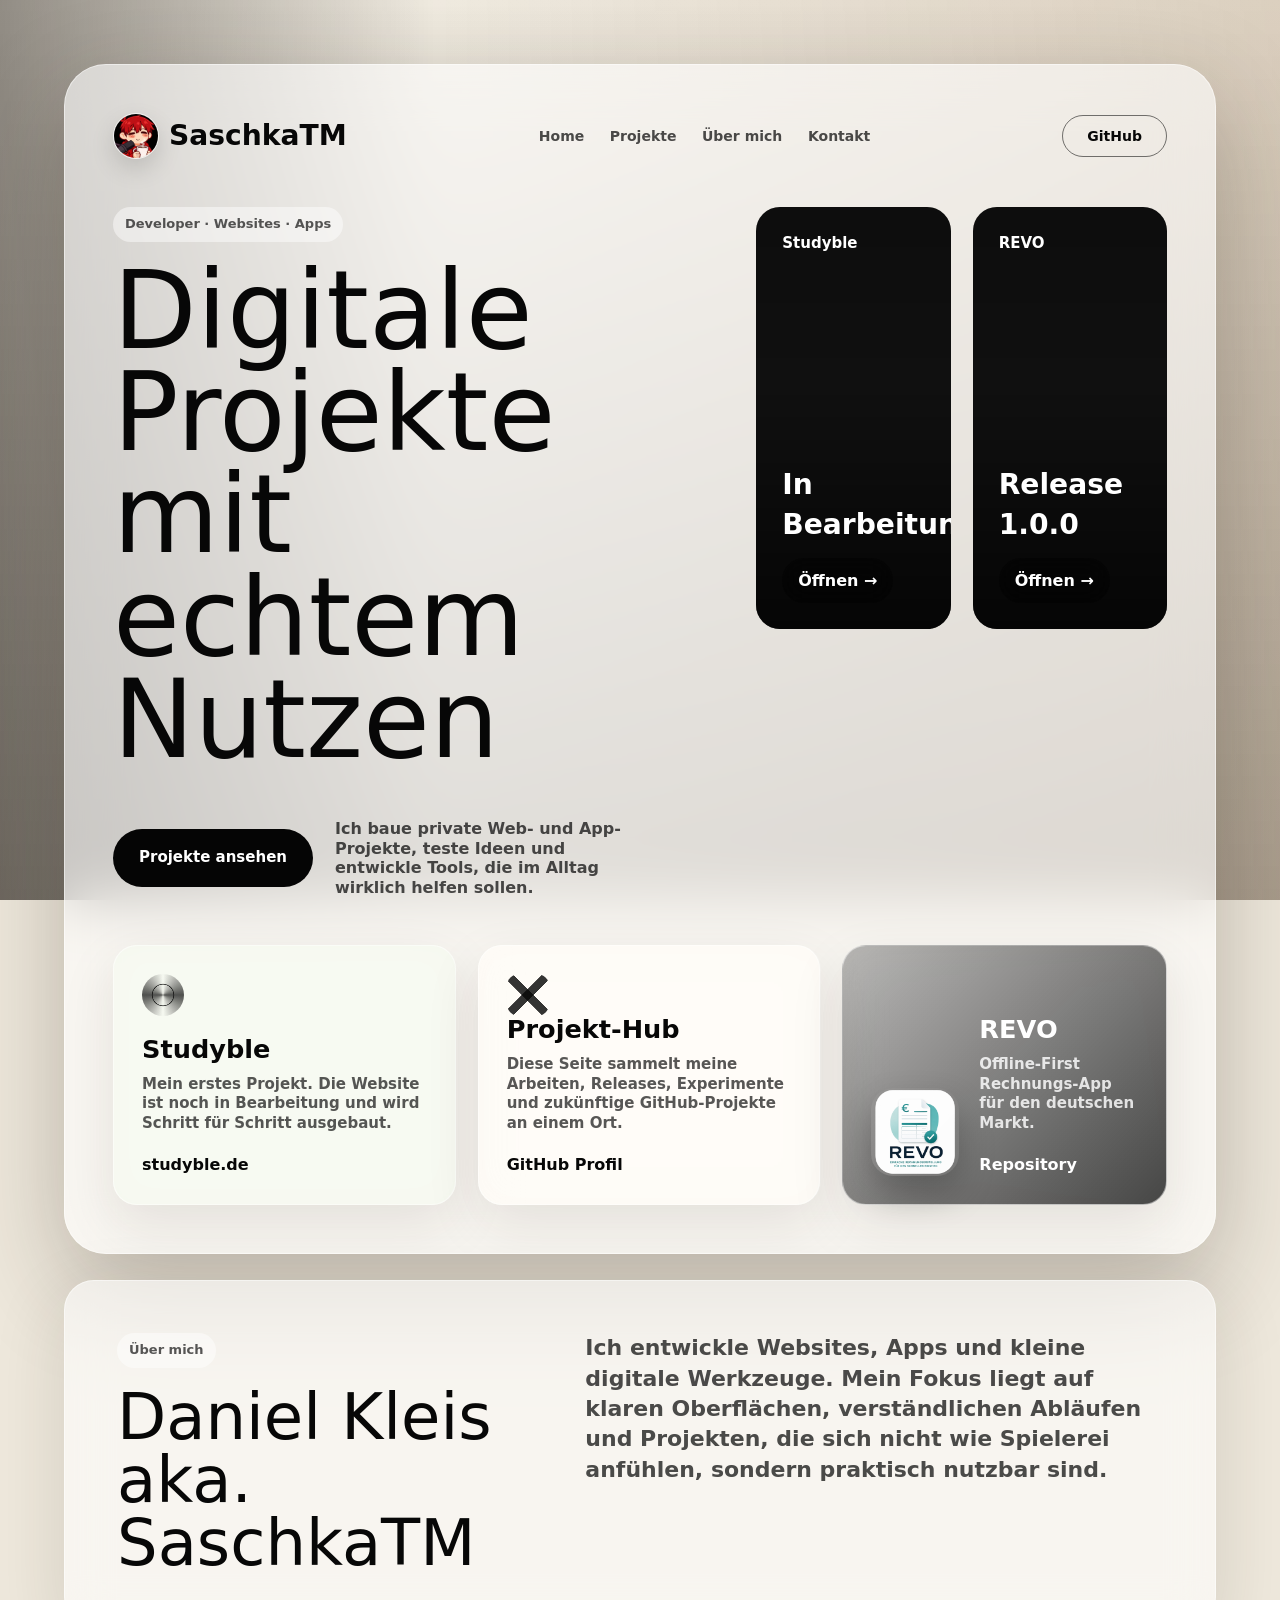
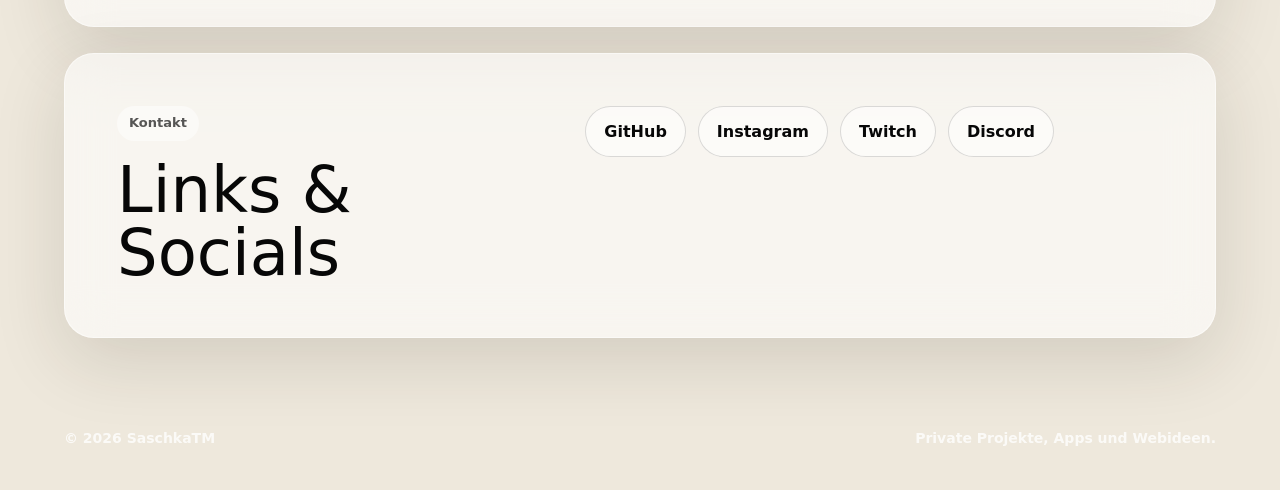
==== defaultsite/index.html @ 86112ffe "Serve portfolio from defaultsite path" ====
<!doctype html>
<html lang="de">
  <head>
    <meta charset="utf-8" />
    <meta name="viewport" content="width=device-width, initial-scale=1" />
    <meta
      name="description"
      content="Projektseite von Daniel Kleis aka. SaschkaTM mit Studyble, REVO und weiteren digitalen Projekten."
    />
    <meta name="theme-color" content="#0F172A" />
    <title>SaschkaTM | Projekte</title>
    <link rel="canonical" href="https://page.saschaskaskaden.de/defaultsite/" />
    <link rel="stylesheet" href="../styles.css" />
  </head>
  <body>
    <main id="top" class="page-shell">
      <section class="glass-stage" aria-labelledby="hero-title">
        <header class="site-header">
          <a class="brand" href="#top" aria-label="SaschkaTM Startseite">
            <img class="brand-avatar" src="../assets/github-profile-logo.jpg" alt="" aria-hidden="true" />
            <span class="brand-text">
              <strong>SaschkaTM</strong>
            </span>
          </a>

          <nav class="top-nav" aria-label="Navigation">
            <a href="#top">Home</a>
            <a href="#projects">Projekte</a>
            <a href="#about">Über mich</a>
            <a href="#contact">Kontakt</a>
          </nav>

          <a class="nav-button" href="https://github.com/saschkatm-a11y" rel="noreferrer">GitHub</a>
        </header>

        <div class="hero-layout">
          <div class="hero-copy">
            <span class="eyebrow">Developer · Websites · Apps</span>
            <h1 id="hero-title">Digitale Projekte mit echtem Nutzen</h1>
            <div class="hero-bottom">
              <a class="primary-action" href="#projects">Projekte ansehen</a>
              <p>
                Ich baue private Web- und App-Projekte, teste Ideen und entwickle Tools, die im Alltag wirklich helfen
                sollen.
              </p>
            </div>
          </div>

          <div class="hero-projects" aria-label="Ausgewählte Projekte">
            <article class="portrait-card studyble-card">
              <span>Studyble</span>
              <div class="portrait-content">
                <strong>In Bearbeitung</strong>
                <a href="https://studyble.de/" rel="noreferrer">Öffnen →</a>
              </div>
            </article>

            <article class="portrait-card revo-card">
              <span>REVO</span>
              <div class="portrait-content">
                <strong>Release 1.0.0</strong>
                <a href="http://revo.saschaskaskaden.de" rel="noreferrer">Öffnen →</a>
              </div>
            </article>
          </div>
        </div>

        <div id="projects" class="project-strip" aria-label="Projektliste">
          <article class="strip-card muted-card">
            <span class="line-icon" aria-hidden="true"></span>
            <h2>Studyble</h2>
            <p>
              Mein erstes Projekt. Die Website ist noch in Bearbeitung und wird Schritt für Schritt ausgebaut.
            </p>
            <a href="https://studyble.de/" rel="noreferrer">studyble.de</a>
          </article>

          <article class="strip-card bright-card">
            <span class="line-icon code-icon" aria-hidden="true"></span>
            <h2>Projekt-Hub</h2>
            <p>
              Diese Seite sammelt meine Arbeiten, Releases, Experimente und zukünftige GitHub-Projekte an einem Ort.
            </p>
            <a href="https://github.com/saschkatm-a11y" rel="noreferrer">GitHub Profil</a>
          </article>

          <article class="strip-card image-card">
            <img src="../assets/revo-app-icon.png" alt="REVO App Icon" />
            <div>
              <h2>REVO</h2>
              <p>Offline-First Rechnungs-App für den deutschen Markt.</p>
              <a href="https://github.com/saschkatm-a11y/REVO" rel="noreferrer">Repository</a>
            </div>
          </article>
        </div>
      </section>

      <section id="about" class="content-section">
        <div>
          <span class="eyebrow">Über mich</span>
          <h2>Daniel Kleis aka. SaschkaTM</h2>
        </div>
        <p>
          Ich entwickle Websites, Apps und kleine digitale Werkzeuge. Mein Fokus liegt auf klaren Oberflächen,
          verständlichen Abläufen und Projekten, die sich nicht wie Spielerei anfühlen, sondern praktisch nutzbar sind.
        </p>
      </section>

      <section id="contact" class="content-section contact-section">
        <div>
          <span class="eyebrow">Kontakt</span>
          <h2>Links & Socials</h2>
        </div>
        <div class="contact-links">
          <a href="https://github.com/saschkatm-a11y" rel="noreferrer">GitHub</a>
          <a href="https://www.instagram.com/saschka.tm" rel="noreferrer">Instagram</a>
          <a href="https://www.twitch.tv/saschkatm" rel="noreferrer">Twitch</a>
          <a href="https://discord.gg/WaBvY9ezHM" rel="noreferrer">Discord</a>
        </div>
      </section>
    </main>

    <footer class="site-footer">
      <span>© 2026 SaschkaTM</span>
      <span>Private Projekte, Apps und Webideen.</span>
    </footer>
  </body>
</html>
---- styles.css ----
:root {
  color-scheme: light;
  --page: #eee8dc;
  --panel: rgba(255, 255, 255, 0.6);
  --panel-strong: rgba(255, 255, 255, 0.78);
  --text: #070707;
  --muted: rgba(7, 7, 7, 0.66);
  --soft: rgba(7, 7, 7, 0.08);
  --line: rgba(7, 7, 7, 0.12);
  --accent: #111111;
  --teal: #14b8a6;
  --cream: #f5efe3;
  --shadow: 0 34px 100px rgba(42, 32, 20, 0.28);
  --radius-xl: 30px;
  --radius-lg: 22px;
  --radius-md: 16px;
}

* {
  box-sizing: border-box;
}

html {
  scroll-behavior: smooth;
}

body {
  min-height: 100vh;
  margin: 0;
  color: var(--text);
  font-family:
    Inter,
    ui-sans-serif,
    system-ui,
    -apple-system,
    BlinkMacSystemFont,
    "Segoe UI",
    sans-serif;
  line-height: 1.45;
  background:
    linear-gradient(rgba(238, 232, 220, 0.42), rgba(238, 232, 220, 0.36)),
    url("https://images.unsplash.com/photo-1500530855697-b586d89ba3ee?auto=format&fit=crop&w=2200&q=82")
      center / cover fixed,
    var(--page);
}

body::before {
  content: "";
  position: fixed;
  inset: 0;
  z-index: -1;
  background:
    linear-gradient(90deg, rgba(16, 11, 6, 0.42), transparent 34%, rgba(128, 86, 42, 0.18)),
    linear-gradient(180deg, rgba(255, 255, 255, 0.12), rgba(16, 11, 6, 0.28));
  pointer-events: none;
}

a {
  color: inherit;
  text-decoration: none;
}

img {
  display: block;
  max-width: 100%;
}

.page-shell {
  width: min(1440px, 100%);
  margin: 0 auto;
  padding: clamp(14px, 5vw, 64px);
}

.glass-stage {
  min-width: 0;
  min-height: calc(100vh - clamp(28px, 10vw, 128px));
  display: grid;
  grid-template-rows: auto 1fr auto;
  gap: clamp(24px, 4vw, 48px);
  padding: clamp(18px, 4vw, 48px);
  border: 1px solid rgba(255, 255, 255, 0.48);
  border-radius: clamp(28px, 5vw, 42px);
  background: var(--panel);
  box-shadow: var(--shadow);
  backdrop-filter: blur(28px);
  overflow: hidden;
}

.site-header {
  display: grid;
  grid-template-columns: auto minmax(0, 1fr) auto;
  align-items: center;
  gap: 14px 22px;
}

.brand {
  min-width: 0;
  display: inline-flex;
  align-items: center;
  gap: 10px;
}

.brand-avatar {
  width: clamp(38px, 4vw, 46px);
  height: clamp(38px, 4vw, 46px);
  flex: 0 0 auto;
  border-radius: 999px;
  object-fit: cover;
  border: 1px solid rgba(255, 255, 255, 0.66);
  box-shadow:
    0 10px 24px rgba(0, 0, 0, 0.14),
    inset 0 0 0 1px rgba(255, 255, 255, 0.3);
}

.brand-text {
  display: grid;
  letter-spacing: 0;
}

.brand-text strong {
  font-size: clamp(21px, 2.2vw, 30px);
  line-height: 1;
  font-weight: 720;
  white-space: nowrap;
}

.top-nav {
  min-width: 0;
  display: flex;
  align-items: center;
  justify-content: center;
  flex-wrap: wrap;
  gap: 8px clamp(12px, 2vw, 28px);
  padding: 6px 8px;
  color: rgba(7, 7, 7, 0.72);
  font-size: 14px;
  font-weight: 650;
}

.top-nav a,
.nav-button,
.primary-action,
.portrait-content a,
.strip-card a,
.contact-links a {
  transition:
    transform 180ms ease,
    background 180ms ease,
    color 180ms ease,
    border-color 180ms ease;
}

.top-nav a {
  white-space: nowrap;
}

.top-nav a:hover,
.nav-button:hover,
.primary-action:hover,
.portrait-content a:hover,
.strip-card a:hover,
.contact-links a:hover {
  transform: translateY(-2px);
}

.nav-button {
  justify-self: end;
  display: inline-flex;
  align-items: center;
  justify-content: center;
  min-height: 42px;
  padding: 10px 24px;
  border: 1px solid rgba(7, 7, 7, 0.55);
  border-radius: 999px;
  font-size: 14px;
  font-weight: 750;
}

.hero-layout {
  min-width: 0;
  display: grid;
  grid-template-columns: minmax(0, 1.1fr) minmax(310px, 0.78fr);
  gap: clamp(28px, 5vw, 72px);
  align-items: center;
}

.hero-copy {
  min-width: 0;
  align-self: end;
  max-width: 760px;
}

.eyebrow {
  display: inline-flex;
  width: fit-content;
  margin-bottom: 18px;
  padding: 8px 12px;
  border-radius: 999px;
  background: rgba(255, 255, 255, 0.46);
  color: rgba(7, 7, 7, 0.68);
  font-size: 13px;
  font-weight: 800;
}

h1,
h2,
h3,
p {
  margin-top: 0;
}

h1 {
  max-width: 780px;
  margin-bottom: clamp(24px, 4vw, 48px);
  font-size: clamp(52px, 8.5vw, 116px);
  line-height: 0.94;
  font-weight: 500;
  letter-spacing: 0;
  overflow-wrap: break-word;
}

.hero-bottom {
  min-width: 0;
  display: flex;
  align-items: center;
  gap: 22px;
  max-width: 640px;
}

.hero-bottom p {
  max-width: 320px;
  margin: 0;
  color: rgba(7, 7, 7, 0.72);
  font-size: 16px;
  line-height: 1.22;
  font-weight: 600;
}

.primary-action {
  min-height: 58px;
  flex: 0 0 auto;
  display: inline-flex;
  align-items: center;
  justify-content: center;
  padding: 15px 26px;
  border-radius: 999px;
  background: #050505;
  color: #ffffff;
  font-size: 15px;
  font-weight: 750;
}

.hero-projects {
  min-width: 0;
  display: grid;
  grid-template-columns: repeat(2, minmax(0, 1fr));
  gap: 22px;
  align-self: start;
}

.portrait-card {
  min-height: clamp(300px, 33vw, 430px);
  position: relative;
  display: flex;
  flex-direction: column;
  justify-content: space-between;
  overflow: hidden;
  padding: 26px;
  border-radius: 24px;
  color: #ffffff;
  isolation: isolate;
  background: #111111;
}

.portrait-card::before {
  content: "";
  position: absolute;
  inset: 0;
  z-index: -2;
  background: var(--card-image) center / cover;
  transform: scale(1.02);
}

.portrait-card::after {
  content: "";
  position: absolute;
  inset: 0;
  z-index: -1;
  background:
    linear-gradient(180deg, rgba(0, 0, 0, 0.2), transparent 42%, rgba(0, 0, 0, 0.68)),
    rgba(0, 0, 0, 0.08);
}

.studyble-card {
  --card-image: url("https://images.unsplash.com/photo-1519681393784-d120267933ba?auto=format&fit=crop&w=900&q=82");
}

.revo-card {
  --card-image: url("https://images.unsplash.com/photo-1554224155-6726b3ff858f?auto=format&fit=crop&w=900&q=82");
}

.portrait-card > span {
  font-size: 15px;
  font-weight: 800;
}

.portrait-content {
  display: grid;
  gap: 12px;
}

.portrait-content strong {
  font-size: clamp(20px, 2.2vw, 30px);
  font-weight: 550;
}

.portrait-content a {
  width: fit-content;
  display: inline-flex;
  padding: 11px 16px;
  border-radius: 999px;
  background: rgba(0, 0, 0, 0.34);
  backdrop-filter: blur(14px);
  font-weight: 750;
}

.project-strip {
  display: grid;
  grid-template-columns: minmax(230px, 0.95fr) minmax(230px, 0.95fr) minmax(260px, 0.9fr);
  gap: 22px;
  align-items: stretch;
}

.strip-card {
  min-height: 210px;
  display: flex;
  flex-direction: column;
  justify-content: flex-end;
  padding: 28px;
  border: 1px solid rgba(255, 255, 255, 0.48);
  border-radius: 24px;
  background: rgba(244, 248, 238, 0.62);
  box-shadow: 0 20px 54px rgba(42, 32, 20, 0.1);
  backdrop-filter: blur(20px);
}

.strip-card h2 {
  margin-bottom: 12px;
  font-size: clamp(20px, 2vw, 28px);
  line-height: 1.05;
  font-weight: 650;
}

.strip-card p {
  margin-bottom: 20px;
  color: rgba(7, 7, 7, 0.68);
  font-size: 15px;
  line-height: 1.3;
  font-weight: 600;
}

.strip-card a {
  width: fit-content;
  font-weight: 850;
}

.line-icon {
  width: 42px;
  height: 42px;
  display: block;
  margin-bottom: auto;
  border-radius: 50%;
  background:
    radial-gradient(circle at center, transparent 34%, rgba(7, 7, 7, 0.82) 36%, transparent 39%),
    conic-gradient(from 0deg, transparent, rgba(7, 7, 7, 0.7), transparent, rgba(7, 7, 7, 0.7), transparent);
}

.code-icon {
  border-radius: 12px;
  background:
    linear-gradient(135deg, transparent 42%, rgba(7, 7, 7, 0.82) 43% 56%, transparent 57%),
    linear-gradient(45deg, transparent 42%, rgba(7, 7, 7, 0.82) 43% 56%, transparent 57%);
}

.bright-card {
  background: rgba(255, 252, 246, 0.68);
}

.image-card {
  min-height: 210px;
  flex-direction: row;
  align-items: flex-end;
  gap: 20px;
  color: #ffffff;
  background:
    linear-gradient(135deg, rgba(7, 7, 7, 0.28), rgba(7, 7, 7, 0.74)),
    url("https://images.unsplash.com/photo-1500534314209-a25ddb2bd429?auto=format&fit=crop&w=900&q=82")
      center / cover;
}

.image-card img {
  width: 88px;
  height: 88px;
  flex: 0 0 auto;
  border-radius: 22px;
  box-shadow: 0 18px 34px rgba(0, 0, 0, 0.25);
}

.image-card p {
  color: rgba(255, 255, 255, 0.82);
}

.content-section {
  display: grid;
  grid-template-columns: minmax(0, 0.7fr) minmax(0, 1fr);
  gap: clamp(24px, 5vw, 68px);
  align-items: start;
  margin-top: 26px;
  padding: clamp(26px, 5vw, 52px);
  border: 1px solid rgba(255, 255, 255, 0.48);
  border-radius: var(--radius-xl);
  background: rgba(255, 255, 255, 0.58);
  box-shadow: 0 22px 72px rgba(42, 32, 20, 0.14);
  backdrop-filter: blur(24px);
}

.content-section h2 {
  margin-bottom: 0;
  font-size: clamp(34px, 5vw, 70px);
  line-height: 0.98;
  font-weight: 520;
}

.content-section p {
  margin: 0;
  color: rgba(7, 7, 7, 0.72);
  font-size: clamp(17px, 2vw, 22px);
  line-height: 1.38;
  font-weight: 580;
}

.contact-links {
  display: flex;
  flex-wrap: wrap;
  gap: 12px;
}

.contact-links a {
  display: inline-flex;
  align-items: center;
  min-height: 48px;
  padding: 13px 18px;
  border: 1px solid rgba(7, 7, 7, 0.14);
  border-radius: 999px;
  background: rgba(255, 255, 255, 0.54);
  font-weight: 800;
}

.site-footer {
  width: min(1440px, 100%);
  display: flex;
  justify-content: space-between;
  gap: 18px;
  margin: 0 auto;
  padding: 26px clamp(18px, 5vw, 64px) 42px;
  color: rgba(255, 255, 255, 0.78);
  font-size: 14px;
  font-weight: 700;
}

@media (prefers-color-scheme: dark) {
  :root {
    color-scheme: dark;
    --page: #10100e;
    --panel: rgba(18, 18, 16, 0.62);
    --panel-strong: rgba(24, 24, 22, 0.78);
    --text: #f8fafc;
    --muted: rgba(248, 250, 252, 0.72);
    --line: rgba(248, 250, 252, 0.14);
    --soft: rgba(248, 250, 252, 0.1);
    --shadow: 0 34px 100px rgba(0, 0, 0, 0.38);
  }

  body {
    background:
      linear-gradient(rgba(14, 14, 12, 0.28), rgba(14, 14, 12, 0.54)),
      url("https://images.unsplash.com/photo-1500530855697-b586d89ba3ee?auto=format&fit=crop&w=2200&q=82")
        center / cover fixed,
      var(--page);
  }

  body::before {
    background:
      linear-gradient(90deg, rgba(0, 0, 0, 0.62), transparent 36%, rgba(0, 0, 0, 0.22)),
      linear-gradient(180deg, rgba(0, 0, 0, 0.08), rgba(0, 0, 0, 0.46));
  }

  .glass-stage,
  .content-section,
  .strip-card {
    border-color: rgba(255, 255, 255, 0.14);
    background: var(--panel);
  }

  .top-nav,
  .hero-bottom p,
  .strip-card p,
  .content-section p {
    color: rgba(248, 250, 252, 0.72);
  }

  .nav-button {
    border-color: rgba(248, 250, 252, 0.45);
  }

  .eyebrow,
  .contact-links a {
    background: rgba(255, 255, 255, 0.09);
    color: rgba(248, 250, 252, 0.78);
  }

  .primary-action {
    background: #f8fafc;
    color: #070707;
  }

  .bright-card,
  .muted-card {
    background: rgba(22, 22, 20, 0.7);
  }

  .line-icon {
    filter: invert(1);
    opacity: 0.85;
  }
}

@media (max-width: 1120px) {
  .site-header {
    grid-template-columns: minmax(0, 1fr) auto;
  }

  .top-nav {
    grid-column: 1 / -1;
    justify-content: flex-start;
    overflow-x: auto;
    padding: 4px 0 2px;
    scrollbar-width: none;
  }

  .top-nav::-webkit-scrollbar {
    display: none;
  }
}

@media (max-width: 980px) {
  body {
    background-attachment: scroll;
  }

  .glass-stage {
    min-height: auto;
  }

  .hero-layout,
  .project-strip,
  .content-section {
    grid-template-columns: 1fr;
  }

  .hero-copy {
    align-self: start;
  }
}

@media (max-width: 680px) {
  .page-shell {
    padding: 12px;
  }

  .glass-stage {
    gap: 28px;
    padding: 16px;
    border-radius: 28px;
  }

  .site-header {
    grid-template-columns: minmax(0, 1fr) auto;
    gap: 12px;
  }

  .brand-avatar {
    width: 36px;
    height: 36px;
  }

  .brand-text strong {
    font-size: 22px;
  }

  .nav-button {
    grid-column: 1 / -1;
    justify-self: start;
    min-height: 38px;
    padding: 9px 16px;
  }

  h1 {
    font-size: clamp(39px, 12.5vw, 48px);
    line-height: 1;
  }

  .hero-bottom {
    align-items: stretch;
    flex-direction: column;
  }

  .hero-bottom p {
    max-width: none;
  }

  .primary-action {
    width: 100%;
  }

  .hero-projects {
    grid-template-columns: 1fr;
  }

  .portrait-card {
    min-height: 260px;
    padding: 20px;
    border-radius: 22px;
  }

  .strip-card,
  .content-section {
    padding: 22px;
    border-radius: 22px;
  }

  .image-card {
    flex-direction: column;
    align-items: flex-start;
  }

  .contact-links {
    flex-direction: column;
  }

  .contact-links a {
    justify-content: center;
    width: 100%;
  }

  .site-footer {
    flex-direction: column;
    padding: 22px 16px 34px;
  }
}

@media (prefers-reduced-motion: reduce) {
  *,
  *::before,
  *::after {
    scroll-behavior: auto !important;
    transition: none !important;
  }
}
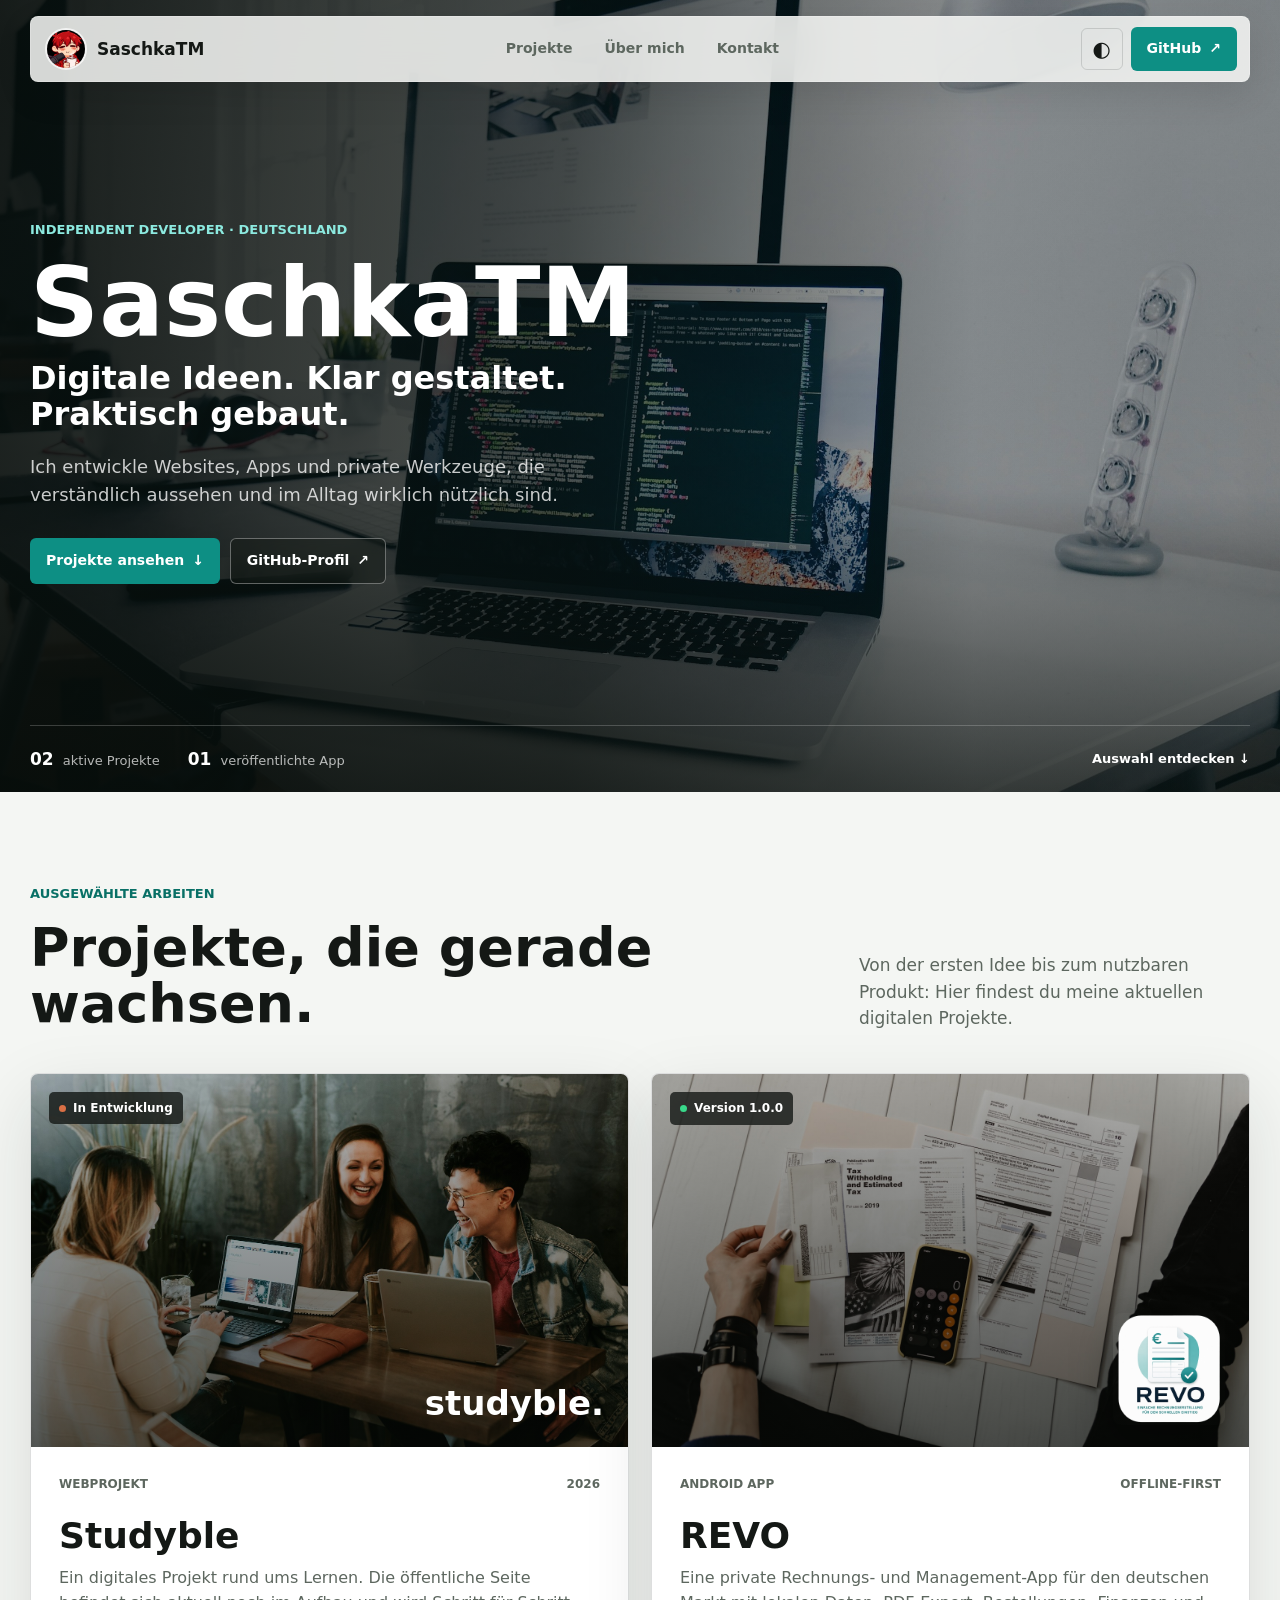
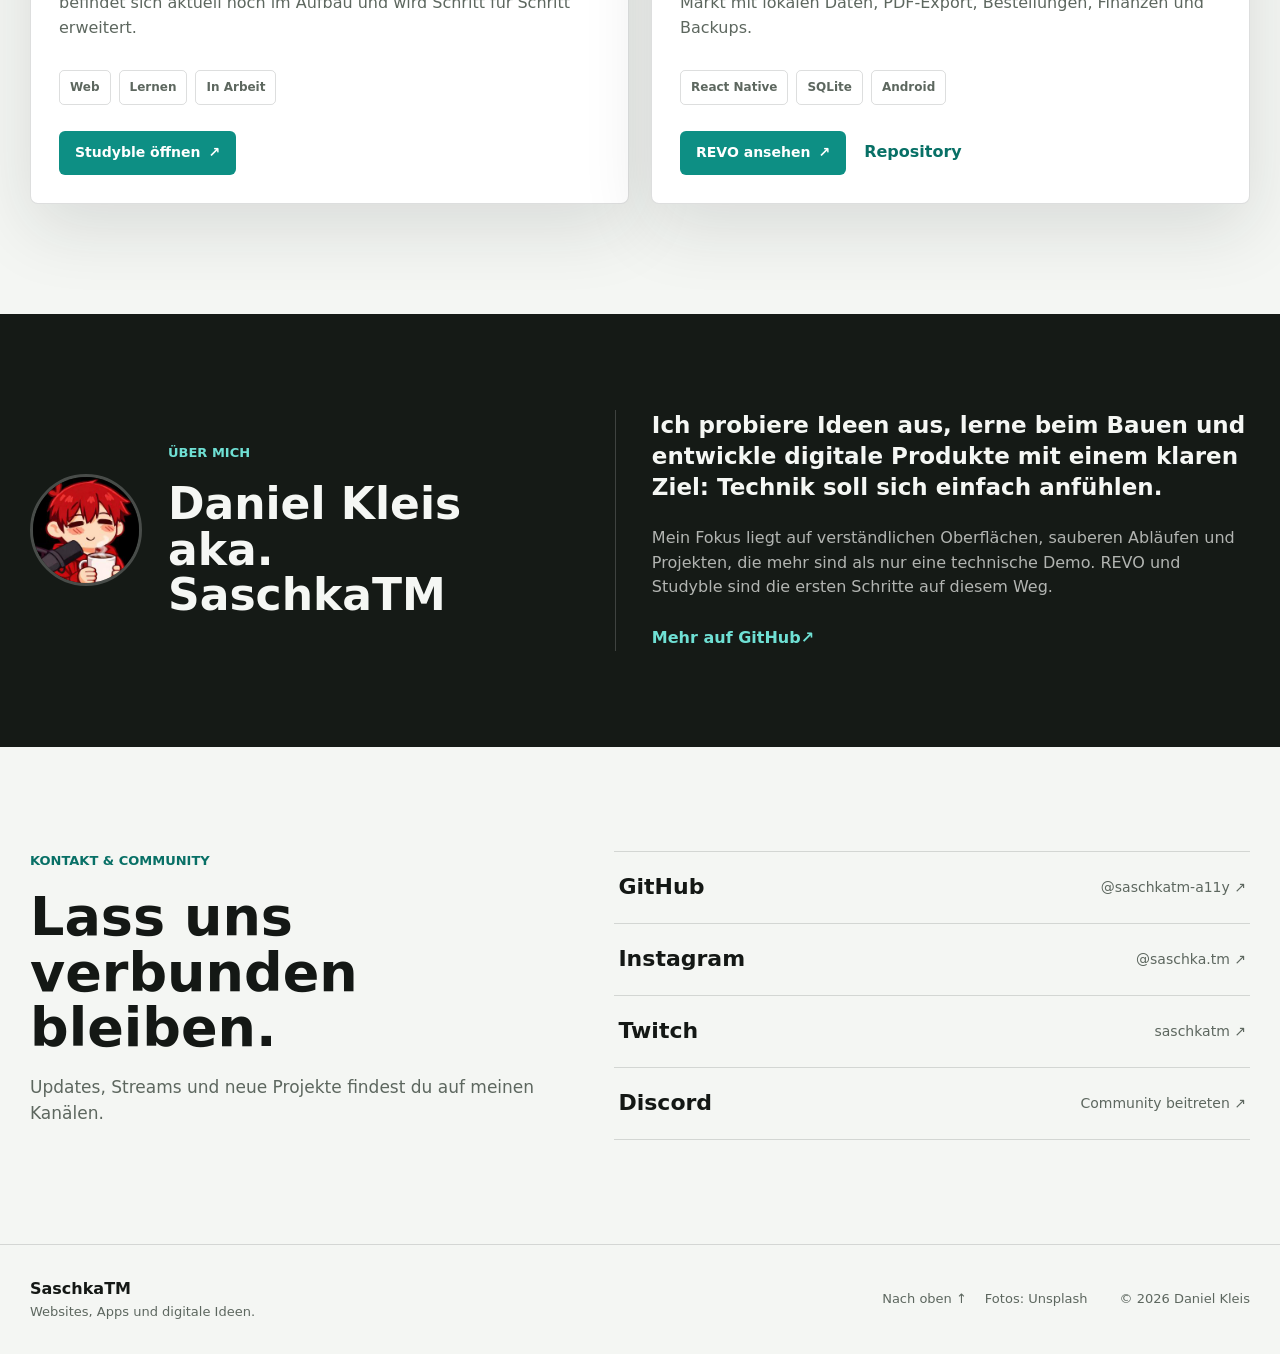
==== commit 14c231b1: "Redesign SaschkaTM portfolio" ====
--- a/defaultsite/index.html
+++ b/defaultsite/index.html
@@ -1,128 +1,282 @@
-<!doctype html>
+<!DOCTYPE html>
 <html lang="de">
   <head>
-    <meta charset="utf-8" />
-    <meta name="viewport" content="width=device-width, initial-scale=1" />
+    <meta charset="utf-8">
+    <meta name="viewport" content="width=device-width, initial-scale=1">
     <meta
       name="description"
-      content="Projektseite von Daniel Kleis aka. SaschkaTM mit Studyble, REVO und weiteren digitalen Projekten."
-    />
-    <meta name="theme-color" content="#0F172A" />
-    <title>SaschkaTM | Projekte</title>
-    <link rel="canonical" href="https://page.saschaskaskaden.de/defaultsite/" />
-    <link rel="stylesheet" href="../styles.css" />
+      content="SaschkaTM entwickelt moderne Websites, Apps und digitale Projekte wie Studyble und REVO."
+    >
+    <meta name="theme-color" content="#121513">
+    <meta property="og:title" content="SaschkaTM | Digitale Projekte">
+    <meta
+      property="og:description"
+      content="Websites, Apps und digitale Werkzeuge mit klarem Design und praktischem Nutzen."
+    >
+    <meta property="og:type" content="website">
+    <meta property="og:url" content="https://page.saschaskaskaden.de/defaultsite/">
+    <meta property="og:image" content="https://page.saschaskaskaden.de/assets/hero-workspace.jpg">
+    <title>SaschkaTM | Digitale Projekte</title>
+    <link rel="canonical" href="https://page.saschaskaskaden.de/defaultsite/">
+    <link rel="icon" href="../assets/github-profile-logo.jpg">
+    <link rel="apple-touch-icon" href="../assets/github-profile-logo.jpg">
+    <link rel="preload" href="../assets/hero-workspace.jpg" as="image">
+    <link rel="stylesheet" href="../styles.css">
+    <script>
+      (() => {
+        document.documentElement.classList.add("js");
+        let savedTheme = null;
+        try {
+          savedTheme = localStorage.getItem("saschkatm-theme");
+        } catch {
+          savedTheme = null;
+        }
+        const prefersDark = window.matchMedia("(prefers-color-scheme: dark)").matches;
+        document.documentElement.dataset.theme = savedTheme || (prefersDark ? "dark" : "light");
+      })();
+    </script>
   </head>
   <body>
-    <main id="top" class="page-shell">
-      <section class="glass-stage" aria-labelledby="hero-title">
-        <header class="site-header">
-          <a class="brand" href="#top" aria-label="SaschkaTM Startseite">
-            <img class="brand-avatar" src="../assets/github-profile-logo.jpg" alt="" aria-hidden="true" />
-            <span class="brand-text">
-              <strong>SaschkaTM</strong>
-            </span>
-          </a>
-
-          <nav class="top-nav" aria-label="Navigation">
-            <a href="#top">Home</a>
-            <a href="#projects">Projekte</a>
-            <a href="#about">Über mich</a>
-            <a href="#contact">Kontakt</a>
-          </nav>
-
-          <a class="nav-button" href="https://github.com/saschkatm-a11y" rel="noreferrer">GitHub</a>
+    <header class="site-header" data-header>
+      <a class="brand" href="#top" aria-label="SaschkaTM Startseite">
+        <img src="../assets/github-profile-logo.jpg" alt="Profilbild von SaschkaTM">
+        <span>SaschkaTM</span>
+      </a>
+
+      <button
+        class="menu-toggle"
+        type="button"
+        aria-label="Navigation öffnen"
+        aria-controls="site-navigation"
+        aria-expanded="false"
+        data-menu-toggle
+      >
+        <span aria-hidden="true">☰</span>
+      </button>
+
+      <nav id="site-navigation" class="site-navigation" aria-label="Hauptnavigation" data-navigation>
+        <a href="#projects">Projekte</a>
+        <a href="#about">Über mich</a>
+        <a href="#contact">Kontakt</a>
+      </nav>
+
+      <div class="header-actions">
+        <button class="icon-button" type="button" aria-label="Farbschema wechseln" title="Farbschema wechseln" data-theme-toggle>
+          <span aria-hidden="true">◐</span>
+        </button>
+        <a class="header-github" href="https://github.com/saschkatm-a11y" target="_blank" rel="noopener noreferrer">
+          GitHub <span aria-hidden="true">↗</span>
+        </a>
+      </div>
+    </header>
+
+    <main id="top">
+      <section class="hero" aria-labelledby="hero-title">
+        <img class="hero-image" src="../assets/hero-workspace.jpg" alt="Moderner Arbeitsplatz mit Laptop und Programmcode">
+        <div class="hero-shade" aria-hidden="true"></div>
+        <div class="hero-content reveal-item is-visible">
+          <p class="hero-kicker">Independent Developer · Deutschland</p>
+          <h1 id="hero-title">SaschkaTM</h1>
+          <p class="hero-statement">Digitale Ideen. Klar gestaltet. Praktisch gebaut.</p>
+          <p class="hero-copy">
+            Ich entwickle Websites, Apps und private Werkzeuge, die verständlich aussehen und im Alltag wirklich
+            nützlich sind.
+          </p>
+          <div class="hero-actions">
+            <a class="primary-button" href="#projects">Projekte ansehen <span aria-hidden="true">↓</span></a>
+            <a class="secondary-button" href="https://github.com/saschkatm-a11y" target="_blank" rel="noopener noreferrer">
+              GitHub-Profil <span aria-hidden="true">↗</span>
+            </a>
+          </div>
+        </div>
+
+        <div class="hero-footer" role="group" aria-label="Projektübersicht">
+          <span><strong>02</strong> aktive Projekte</span>
+          <span><strong>01</strong> veröffentlichte App</span>
+          <a href="#projects">Auswahl entdecken <span aria-hidden="true">↓</span></a>
+        </div>
+      </section>
+
+      <section id="projects" class="projects-section section-shell" aria-labelledby="projects-title">
+        <header class="section-heading reveal-item">
+          <p class="section-label">Ausgewählte Arbeiten</p>
+          <h2 id="projects-title">Projekte, die gerade wachsen.</h2>
+          <p>Von der ersten Idee bis zum nutzbaren Produkt: Hier findest du meine aktuellen digitalen Projekte.</p>
         </header>
 
-        <div class="hero-layout">
-          <div class="hero-copy">
-            <span class="eyebrow">Developer · Websites · Apps</span>
-            <h1 id="hero-title">Digitale Projekte mit echtem Nutzen</h1>
-            <div class="hero-bottom">
-              <a class="primary-action" href="#projects">Projekte ansehen</a>
+        <div class="project-grid">
+          <article class="project-card reveal-item">
+            <div class="project-media">
+              <img src="../assets/studyble-cover.jpg" alt="Studierende arbeiten gemeinsam an Laptops" loading="lazy">
+              <span class="project-status status-building">In Entwicklung</span>
+              <span class="studyble-mark" aria-hidden="true">studyble.</span>
+            </div>
+            <div class="project-body">
+              <div class="project-meta">
+                <span>Webprojekt</span>
+                <span>2026</span>
+              </div>
+              <h3>Studyble</h3>
               <p>
-                Ich baue private Web- und App-Projekte, teste Ideen und entwickle Tools, die im Alltag wirklich helfen
-                sollen.
+                Ein digitales Projekt rund ums Lernen. Die öffentliche Seite befindet sich aktuell noch im Aufbau und
+                wird Schritt für Schritt erweitert.
               </p>
+              <div class="project-tags" role="group" aria-label="Studyble Eigenschaften">
+                <span>Web</span>
+                <span>Lernen</span>
+                <span>In Arbeit</span>
+              </div>
+              <a class="project-link" href="https://studyble.de/" target="_blank" rel="noopener noreferrer">
+                Studyble öffnen <span aria-hidden="true">↗</span>
+              </a>
+            </div>
+          </article>
+
+          <article class="project-card project-card-revo reveal-item">
+            <div class="project-media">
+              <img src="../assets/revo-cover.jpg" alt="Schreibtisch mit Unterlagen und Taschenrechner" loading="lazy">
+              <span class="project-status status-live">Version 1.0.0</span>
+              <img class="revo-logo" src="../assets/revo-app-icon.png" alt="REVO App-Icon">
+            </div>
+            <div class="project-body">
+              <div class="project-meta">
+                <span>Android App</span>
+                <span>Offline-First</span>
+              </div>
+              <h3>REVO</h3>
+              <p>
+                Eine private Rechnungs- und Management-App für den deutschen Markt mit lokalen Daten, PDF-Export,
+                Bestellungen, Finanzen und Backups.
+              </p>
+              <div class="project-tags" role="group" aria-label="REVO Eigenschaften">
+                <span>React Native</span>
+                <span>SQLite</span>
+                <span>Android</span>
+              </div>
+              <div class="project-actions">
+                <a class="project-link" href="http://revo.saschaskaskaden.de" target="_blank" rel="noopener noreferrer">
+                  REVO ansehen <span aria-hidden="true">↗</span>
+                </a>
+                <a class="text-link" href="https://github.com/saschkatm-a11y/REVO" target="_blank" rel="noopener noreferrer">
+                  Repository
+                </a>
+              </div>
+            </div>
+          </article>
+        </div>
+      </section>
+
+      <section id="about" class="about-section" aria-labelledby="about-title">
+        <div class="section-shell about-layout">
+          <div class="about-profile reveal-item">
+            <img src="../assets/github-profile-logo.jpg" alt="Profilbild von SaschkaTM" loading="lazy">
+            <div>
+              <p class="section-label">Über mich</p>
+              <h2 id="about-title">Daniel Kleis<br>aka. SaschkaTM</h2>
             </div>
           </div>
-
-          <div class="hero-projects" aria-label="Ausgewählte Projekte">
-            <article class="portrait-card studyble-card">
-              <span>Studyble</span>
-              <div class="portrait-content">
-                <strong>In Bearbeitung</strong>
-                <a href="https://studyble.de/" rel="noreferrer">Öffnen →</a>
-              </div>
-            </article>
-
-            <article class="portrait-card revo-card">
-              <span>REVO</span>
-              <div class="portrait-content">
-                <strong>Release 1.0.0</strong>
-                <a href="http://revo.saschaskaskaden.de" rel="noreferrer">Öffnen →</a>
-              </div>
-            </article>
+          <div class="about-copy reveal-item">
+            <p class="about-lead">
+              Ich probiere Ideen aus, lerne beim Bauen und entwickle digitale Produkte mit einem klaren Ziel:
+              Technik soll sich einfach anfühlen.
+            </p>
+            <p>
+              Mein Fokus liegt auf verständlichen Oberflächen, sauberen Abläufen und Projekten, die mehr sind als nur
+              eine technische Demo. REVO und Studyble sind die ersten Schritte auf diesem Weg.
+            </p>
+            <a class="inline-link" href="https://github.com/saschkatm-a11y" target="_blank" rel="noopener noreferrer">
+              Mehr auf GitHub <span aria-hidden="true">↗</span>
+            </a>
           </div>
         </div>
-
-        <div id="projects" class="project-strip" aria-label="Projektliste">
-          <article class="strip-card muted-card">
-            <span class="line-icon" aria-hidden="true"></span>
-            <h2>Studyble</h2>
-            <p>
-              Mein erstes Projekt. Die Website ist noch in Bearbeitung und wird Schritt für Schritt ausgebaut.
-            </p>
-            <a href="https://studyble.de/" rel="noreferrer">studyble.de</a>
-          </article>
-
-          <article class="strip-card bright-card">
-            <span class="line-icon code-icon" aria-hidden="true"></span>
-            <h2>Projekt-Hub</h2>
-            <p>
-              Diese Seite sammelt meine Arbeiten, Releases, Experimente und zukünftige GitHub-Projekte an einem Ort.
-            </p>
-            <a href="https://github.com/saschkatm-a11y" rel="noreferrer">GitHub Profil</a>
-          </article>
-
-          <article class="strip-card image-card">
-            <img src="../assets/revo-app-icon.png" alt="REVO App Icon" />
-            <div>
-              <h2>REVO</h2>
-              <p>Offline-First Rechnungs-App für den deutschen Markt.</p>
-              <a href="https://github.com/saschkatm-a11y/REVO" rel="noreferrer">Repository</a>
-            </div>
-          </article>
-        </div>
-      </section>
-
-      <section id="about" class="content-section">
-        <div>
-          <span class="eyebrow">Über mich</span>
-          <h2>Daniel Kleis aka. SaschkaTM</h2>
-        </div>
-        <p>
-          Ich entwickle Websites, Apps und kleine digitale Werkzeuge. Mein Fokus liegt auf klaren Oberflächen,
-          verständlichen Abläufen und Projekten, die sich nicht wie Spielerei anfühlen, sondern praktisch nutzbar sind.
-        </p>
-      </section>
-
-      <section id="contact" class="content-section contact-section">
-        <div>
-          <span class="eyebrow">Kontakt</span>
-          <h2>Links & Socials</h2>
-        </div>
-        <div class="contact-links">
-          <a href="https://github.com/saschkatm-a11y" rel="noreferrer">GitHub</a>
-          <a href="https://www.instagram.com/saschka.tm" rel="noreferrer">Instagram</a>
-          <a href="https://www.twitch.tv/saschkatm" rel="noreferrer">Twitch</a>
-          <a href="https://discord.gg/WaBvY9ezHM" rel="noreferrer">Discord</a>
+      </section>
+
+      <section id="contact" class="contact-section section-shell" aria-labelledby="contact-title">
+        <div class="contact-copy reveal-item">
+          <p class="section-label">Kontakt &amp; Community</p>
+          <h2 id="contact-title">Lass uns verbunden bleiben.</h2>
+          <p>Updates, Streams und neue Projekte findest du auf meinen Kanälen.</p>
+        </div>
+
+        <div class="social-list reveal-item">
+          <a href="https://github.com/saschkatm-a11y" target="_blank" rel="noopener noreferrer">
+            <span>GitHub</span><span>@saschkatm-a11y ↗</span>
+          </a>
+          <a href="https://www.instagram.com/saschka.tm" target="_blank" rel="noopener noreferrer">
+            <span>Instagram</span><span>@saschka.tm ↗</span>
+          </a>
+          <a href="https://www.twitch.tv/saschkatm" target="_blank" rel="noopener noreferrer">
+            <span>Twitch</span><span>saschkatm ↗</span>
+          </a>
+          <a href="https://discord.gg/WaBvY9ezHM" target="_blank" rel="noopener noreferrer">
+            <span>Discord</span><span>Community beitreten ↗</span>
+          </a>
         </div>
       </section>
     </main>
 
     <footer class="site-footer">
-      <span>© 2026 SaschkaTM</span>
-      <span>Private Projekte, Apps und Webideen.</span>
+      <div>
+        <strong>SaschkaTM</strong>
+        <span>Websites, Apps und digitale Ideen.</span>
+      </div>
+      <div class="footer-links">
+        <a href="#top">Nach oben ↑</a>
+        <a href="https://unsplash.com" target="_blank" rel="noopener noreferrer">Fotos: Unsplash</a>
+      </div>
+      <span>© 2026 Daniel Kleis</span>
     </footer>
+
+    <script>
+      (() => {
+        const root = document.documentElement;
+        const menuButton = document.querySelector("[data-menu-toggle]");
+        const navigation = document.querySelector("[data-navigation]");
+        const themeButton = document.querySelector("[data-theme-toggle]");
+        const header = document.querySelector("[data-header]");
+
+        const closeMenu = () => {
+          navigation.classList.remove("is-open");
+          menuButton.setAttribute("aria-expanded", "false");
+          menuButton.setAttribute("aria-label", "Navigation öffnen");
+        };
+
+        menuButton.addEventListener("click", () => {
+          const isOpen = navigation.classList.toggle("is-open");
+          menuButton.setAttribute("aria-expanded", String(isOpen));
+          menuButton.setAttribute("aria-label", isOpen ? "Navigation schließen" : "Navigation öffnen");
+        });
+
+        navigation.querySelectorAll("a").forEach((link) => link.addEventListener("click", closeMenu));
+
+        themeButton.addEventListener("click", () => {
+          const nextTheme = root.dataset.theme === "dark" ? "light" : "dark";
+          root.dataset.theme = nextTheme;
+          try {
+            localStorage.setItem("saschkatm-theme", nextTheme);
+          } catch {
+            // The selected theme still works for the current page visit.
+          }
+        });
+
+        window.addEventListener("scroll", () => header.classList.toggle("is-scrolled", window.scrollY > 24), {
+          passive: true,
+        });
+
+        const observer = new IntersectionObserver(
+          (entries) => {
+            entries.forEach((entry) => {
+              if (entry.isIntersecting) {
+                entry.target.classList.add("is-visible");
+                observer.unobserve(entry.target);
+              }
+            });
+          },
+          { threshold: 0.14 },
+        );
+
+        document.querySelectorAll(".reveal-item").forEach((item) => observer.observe(item));
+      })();
+    </script>
   </body>
 </html>
--- a/styles.css
+++ b/styles.css
@@ -1,19 +1,31 @@
 :root {
   color-scheme: light;
-  --page: #eee8dc;
-  --panel: rgba(255, 255, 255, 0.6);
-  --panel-strong: rgba(255, 255, 255, 0.78);
-  --text: #070707;
-  --muted: rgba(7, 7, 7, 0.66);
-  --soft: rgba(7, 7, 7, 0.08);
-  --line: rgba(7, 7, 7, 0.12);
-  --accent: #111111;
-  --teal: #14b8a6;
-  --cream: #f5efe3;
-  --shadow: 0 34px 100px rgba(42, 32, 20, 0.28);
-  --radius-xl: 30px;
-  --radius-lg: 22px;
-  --radius-md: 16px;
+  --page: #f4f6f3;
+  --surface: #ffffff;
+  --surface-soft: #e9efeb;
+  --text: #141815;
+  --muted: #5d675f;
+  --line: rgba(20, 24, 21, 0.14);
+  --accent: #0d8f84;
+  --accent-strong: #087066;
+  --warm: #d96f45;
+  --header: rgba(247, 249, 246, 0.86);
+  --shadow: 0 24px 70px rgba(24, 35, 29, 0.12);
+}
+
+:root[data-theme="dark"] {
+  color-scheme: dark;
+  --page: #111411;
+  --surface: #1a1f1b;
+  --surface-soft: #222923;
+  --text: #f5f7f4;
+  --muted: #b6c0b8;
+  --line: rgba(245, 247, 244, 0.14);
+  --accent: #34c7b7;
+  --accent-strong: #6fe0d4;
+  --warm: #f08b63;
+  --header: rgba(17, 20, 17, 0.86);
+  --shadow: 0 24px 70px rgba(0, 0, 0, 0.34);
 }
 
 * {
@@ -22,11 +34,15 @@
 
 html {
   scroll-behavior: smooth;
+  scroll-padding-top: 104px;
 }
 
 body {
+  min-width: 320px;
   min-height: 100vh;
   margin: 0;
+  overflow-x: hidden;
+  background: var(--page);
   color: var(--text);
   font-family:
     Inter,
@@ -36,23 +52,18 @@
     BlinkMacSystemFont,
     "Segoe UI",
     sans-serif;
-  line-height: 1.45;
-  background:
-    linear-gradient(rgba(238, 232, 220, 0.42), rgba(238, 232, 220, 0.36)),
-    url("https://images.unsplash.com/photo-1500530855697-b586d89ba3ee?auto=format&fit=crop&w=2200&q=82")
-      center / cover fixed,
-    var(--page);
-}
-
-body::before {
-  content: "";
-  position: fixed;
-  inset: 0;
-  z-index: -1;
-  background:
-    linear-gradient(90deg, rgba(16, 11, 6, 0.42), transparent 34%, rgba(128, 86, 42, 0.18)),
-    linear-gradient(180deg, rgba(255, 255, 255, 0.12), rgba(16, 11, 6, 0.28));
-  pointer-events: none;
+  line-height: 1.55;
+  text-rendering: optimizeLegibility;
+}
+
+button,
+a {
+  -webkit-tap-highlight-color: transparent;
+}
+
+button {
+  color: inherit;
+  font: inherit;
 }
 
 a {
@@ -63,143 +74,6 @@
 img {
   display: block;
   max-width: 100%;
-}
-
-.page-shell {
-  width: min(1440px, 100%);
-  margin: 0 auto;
-  padding: clamp(14px, 5vw, 64px);
-}
-
-.glass-stage {
-  min-width: 0;
-  min-height: calc(100vh - clamp(28px, 10vw, 128px));
-  display: grid;
-  grid-template-rows: auto 1fr auto;
-  gap: clamp(24px, 4vw, 48px);
-  padding: clamp(18px, 4vw, 48px);
-  border: 1px solid rgba(255, 255, 255, 0.48);
-  border-radius: clamp(28px, 5vw, 42px);
-  background: var(--panel);
-  box-shadow: var(--shadow);
-  backdrop-filter: blur(28px);
-  overflow: hidden;
-}
-
-.site-header {
-  display: grid;
-  grid-template-columns: auto minmax(0, 1fr) auto;
-  align-items: center;
-  gap: 14px 22px;
-}
-
-.brand {
-  min-width: 0;
-  display: inline-flex;
-  align-items: center;
-  gap: 10px;
-}
-
-.brand-avatar {
-  width: clamp(38px, 4vw, 46px);
-  height: clamp(38px, 4vw, 46px);
-  flex: 0 0 auto;
-  border-radius: 999px;
-  object-fit: cover;
-  border: 1px solid rgba(255, 255, 255, 0.66);
-  box-shadow:
-    0 10px 24px rgba(0, 0, 0, 0.14),
-    inset 0 0 0 1px rgba(255, 255, 255, 0.3);
-}
-
-.brand-text {
-  display: grid;
-  letter-spacing: 0;
-}
-
-.brand-text strong {
-  font-size: clamp(21px, 2.2vw, 30px);
-  line-height: 1;
-  font-weight: 720;
-  white-space: nowrap;
-}
-
-.top-nav {
-  min-width: 0;
-  display: flex;
-  align-items: center;
-  justify-content: center;
-  flex-wrap: wrap;
-  gap: 8px clamp(12px, 2vw, 28px);
-  padding: 6px 8px;
-  color: rgba(7, 7, 7, 0.72);
-  font-size: 14px;
-  font-weight: 650;
-}
-
-.top-nav a,
-.nav-button,
-.primary-action,
-.portrait-content a,
-.strip-card a,
-.contact-links a {
-  transition:
-    transform 180ms ease,
-    background 180ms ease,
-    color 180ms ease,
-    border-color 180ms ease;
-}
-
-.top-nav a {
-  white-space: nowrap;
-}
-
-.top-nav a:hover,
-.nav-button:hover,
-.primary-action:hover,
-.portrait-content a:hover,
-.strip-card a:hover,
-.contact-links a:hover {
-  transform: translateY(-2px);
-}
-
-.nav-button {
-  justify-self: end;
-  display: inline-flex;
-  align-items: center;
-  justify-content: center;
-  min-height: 42px;
-  padding: 10px 24px;
-  border: 1px solid rgba(7, 7, 7, 0.55);
-  border-radius: 999px;
-  font-size: 14px;
-  font-weight: 750;
-}
-
-.hero-layout {
-  min-width: 0;
-  display: grid;
-  grid-template-columns: minmax(0, 1.1fr) minmax(310px, 0.78fr);
-  gap: clamp(28px, 5vw, 72px);
-  align-items: center;
-}
-
-.hero-copy {
-  min-width: 0;
-  align-self: end;
-  max-width: 760px;
-}
-
-.eyebrow {
-  display: inline-flex;
-  width: fit-content;
-  margin-bottom: 18px;
-  padding: 8px 12px;
-  border-radius: 999px;
-  background: rgba(255, 255, 255, 0.46);
-  color: rgba(7, 7, 7, 0.68);
-  font-size: 13px;
-  font-weight: 800;
 }
 
 h1,
@@ -209,453 +83,868 @@
   margin-top: 0;
 }
 
-h1 {
-  max-width: 780px;
-  margin-bottom: clamp(24px, 4vw, 48px);
-  font-size: clamp(52px, 8.5vw, 116px);
+.site-header {
+  position: fixed;
+  top: 16px;
+  left: 50%;
+  z-index: 30;
+  width: min(1220px, calc(100% - 32px));
+  min-height: 64px;
+  display: grid;
+  grid-template-columns: auto minmax(0, 1fr) auto;
+  align-items: center;
+  gap: 24px;
+  padding: 10px 12px 10px 14px;
+  border: 1px solid rgba(255, 255, 255, 0.22);
+  border-radius: 8px;
+  background: var(--header);
+  box-shadow: 0 12px 36px rgba(0, 0, 0, 0.1);
+  backdrop-filter: blur(22px);
+  transform: translateX(-50%);
+  transition:
+    top 180ms ease,
+    box-shadow 180ms ease;
+}
+
+.site-header.is-scrolled {
+  top: 8px;
+  box-shadow: 0 18px 48px rgba(0, 0, 0, 0.16);
+}
+
+.brand {
+  min-width: 0;
+  display: inline-flex;
+  align-items: center;
+  gap: 10px;
+  font-size: 17px;
+  font-weight: 850;
+}
+
+.brand img {
+  width: 42px;
+  height: 42px;
+  flex: 0 0 auto;
+  border: 2px solid rgba(255, 255, 255, 0.7);
+  border-radius: 50%;
+  object-fit: cover;
+}
+
+.site-navigation {
+  display: flex;
+  align-items: center;
+  justify-content: center;
+  gap: 8px;
+}
+
+.site-navigation a {
+  padding: 10px 12px;
+  border-radius: 6px;
+  color: var(--muted);
+  font-size: 14px;
+  font-weight: 750;
+  transition:
+    color 160ms ease,
+    background 160ms ease;
+}
+
+.site-navigation a:hover {
+  background: var(--surface-soft);
+  color: var(--text);
+}
+
+.header-actions {
+  display: flex;
+  align-items: center;
+  gap: 8px;
+}
+
+.icon-button,
+.menu-toggle {
+  width: 42px;
+  height: 42px;
+  display: inline-grid;
+  place-items: center;
+  padding: 0;
+  border: 1px solid var(--line);
+  border-radius: 6px;
+  background: transparent;
+  cursor: pointer;
+  font-size: 21px;
+}
+
+.menu-toggle {
+  display: none;
+}
+
+.header-github,
+.primary-button,
+.secondary-button,
+.project-link {
+  min-height: 44px;
+  display: inline-flex;
+  align-items: center;
+  justify-content: center;
+  gap: 8px;
+  padding: 11px 16px;
+  border-radius: 6px;
+  font-size: 14px;
+  font-weight: 850;
+  transition:
+    transform 180ms ease,
+    background 180ms ease,
+    color 180ms ease,
+    box-shadow 180ms ease;
+}
+
+.header-github,
+.primary-button,
+.project-link {
+  background: var(--accent);
+  color: #ffffff;
+}
+
+.header-github:hover,
+.primary-button:hover,
+.project-link:hover {
+  background: var(--accent-strong);
+  transform: translateY(-2px);
+}
+
+.hero {
+  position: relative;
+  min-height: 720px;
+  height: 88svh;
+  max-height: 900px;
+  overflow: hidden;
+  background: #1a211d;
+  color: #ffffff;
+}
+
+.hero-image,
+.hero-shade {
+  position: absolute;
+  inset: 0;
+  width: 100%;
+  height: 100%;
+}
+
+.hero-image {
+  object-fit: cover;
+  object-position: center 45%;
+}
+
+.hero-shade {
+  background:
+    linear-gradient(90deg, rgba(7, 13, 10, 0.88) 0%, rgba(7, 13, 10, 0.64) 44%, rgba(7, 13, 10, 0.16) 76%),
+    linear-gradient(180deg, rgba(7, 13, 10, 0.25), rgba(7, 13, 10, 0.2) 62%, rgba(7, 13, 10, 0.74));
+}
+
+.hero-content {
+  position: relative;
+  z-index: 2;
+  width: min(1220px, calc(100% - 40px));
+  display: flex;
+  flex-direction: column;
+  justify-content: center;
+  height: 100%;
+  margin: 0 auto;
+  padding: 128px 0 116px;
+}
+
+.hero-kicker,
+.section-label {
+  margin-bottom: 18px;
+  color: var(--accent-strong);
+  font-size: 13px;
+  font-weight: 900;
+  text-transform: uppercase;
+}
+
+.hero-kicker {
+  color: #8ce9df;
+}
+
+.hero h1 {
+  margin-bottom: 12px;
+  font-size: 96px;
   line-height: 0.94;
-  font-weight: 500;
+  font-weight: 900;
   letter-spacing: 0;
-  overflow-wrap: break-word;
-}
-
-.hero-bottom {
-  min-width: 0;
+}
+
+.hero-statement {
+  max-width: 690px;
+  margin-bottom: 20px;
+  font-size: 32px;
+  line-height: 1.13;
+  font-weight: 700;
+}
+
+.hero-copy {
+  max-width: 590px;
+  margin-bottom: 30px;
+  color: rgba(255, 255, 255, 0.78);
+  font-size: 18px;
+}
+
+.hero-actions {
   display: flex;
-  align-items: center;
-  gap: 22px;
-  max-width: 640px;
-}
-
-.hero-bottom p {
-  max-width: 320px;
-  margin: 0;
-  color: rgba(7, 7, 7, 0.72);
-  font-size: 16px;
-  line-height: 1.22;
-  font-weight: 600;
-}
-
-.primary-action {
-  min-height: 58px;
-  flex: 0 0 auto;
-  display: inline-flex;
-  align-items: center;
-  justify-content: center;
-  padding: 15px 26px;
-  border-radius: 999px;
-  background: #050505;
+  flex-wrap: wrap;
+  gap: 10px;
+}
+
+.secondary-button {
+  border: 1px solid rgba(255, 255, 255, 0.34);
+  background: rgba(12, 18, 14, 0.34);
   color: #ffffff;
-  font-size: 15px;
-  font-weight: 750;
-}
-
-.hero-projects {
-  min-width: 0;
+  backdrop-filter: blur(12px);
+}
+
+.secondary-button:hover {
+  background: rgba(255, 255, 255, 0.14);
+  transform: translateY(-2px);
+}
+
+.hero-footer {
+  position: absolute;
+  right: 0;
+  bottom: 0;
+  left: 0;
+  z-index: 3;
+  width: min(1220px, calc(100% - 40px));
+  display: grid;
+  grid-template-columns: auto auto 1fr;
+  gap: 28px;
+  align-items: center;
+  margin: 0 auto;
+  padding: 20px 0;
+  border-top: 1px solid rgba(255, 255, 255, 0.2);
+  color: rgba(255, 255, 255, 0.7);
+  font-size: 13px;
+}
+
+.hero-footer strong {
+  margin-right: 5px;
+  color: #ffffff;
+  font-size: 17px;
+}
+
+.hero-footer a {
+  justify-self: end;
+  color: #ffffff;
+  font-weight: 850;
+}
+
+.section-shell {
+  width: min(1220px, calc(100% - 40px));
+  margin: 0 auto;
+}
+
+.projects-section {
+  padding: 92px 0 110px;
+}
+
+.section-heading {
+  display: grid;
+  grid-template-columns: minmax(0, 1.2fr) minmax(280px, 0.62fr);
+  gap: 28px 72px;
+  align-items: end;
+  margin-bottom: 42px;
+}
+
+.section-heading .section-label {
+  grid-column: 1 / -1;
+  margin-bottom: -12px;
+}
+
+.section-heading h2,
+.about-section h2,
+.contact-section h2 {
+  margin-bottom: 0;
+  font-size: 54px;
+  line-height: 1.03;
+  font-weight: 820;
+  letter-spacing: 0;
+}
+
+.section-heading > p:last-child,
+.contact-copy > p:last-child {
+  margin-bottom: 0;
+  color: var(--muted);
+  font-size: 17px;
+}
+
+.project-grid {
   display: grid;
   grid-template-columns: repeat(2, minmax(0, 1fr));
   gap: 22px;
-  align-self: start;
-}
-
-.portrait-card {
-  min-height: clamp(300px, 33vw, 430px);
+}
+
+.project-card {
+  min-width: 0;
+  overflow: hidden;
+  border: 1px solid var(--line);
+  border-radius: 8px;
+  background: var(--surface);
+  box-shadow: var(--shadow);
+  transition:
+    transform 220ms ease,
+    box-shadow 220ms ease;
+}
+
+.project-card:hover {
+  transform: translateY(-6px);
+  box-shadow: 0 30px 80px rgba(24, 35, 29, 0.18);
+}
+
+.project-media {
   position: relative;
-  display: flex;
-  flex-direction: column;
-  justify-content: space-between;
+  aspect-ratio: 16 / 10;
   overflow: hidden;
-  padding: 26px;
-  border-radius: 24px;
-  color: #ffffff;
-  isolation: isolate;
-  background: #111111;
-}
-
-.portrait-card::before {
+  background: #1b211d;
+}
+
+.project-media > img:first-child {
+  width: 100%;
+  height: 100%;
+  object-fit: cover;
+  transition: transform 500ms ease;
+}
+
+.project-card:hover .project-media > img:first-child {
+  transform: scale(1.035);
+}
+
+.project-media::after {
   content: "";
   position: absolute;
   inset: 0;
-  z-index: -2;
-  background: var(--card-image) center / cover;
-  transform: scale(1.02);
-}
-
-.portrait-card::after {
+  background: linear-gradient(180deg, rgba(5, 9, 7, 0.1), rgba(5, 9, 7, 0.58));
+  pointer-events: none;
+}
+
+.project-status {
+  position: absolute;
+  top: 18px;
+  left: 18px;
+  z-index: 2;
+  padding: 7px 10px;
+  border-radius: 5px;
+  background: rgba(14, 18, 15, 0.76);
+  color: #ffffff;
+  font-size: 12px;
+  font-weight: 850;
+  backdrop-filter: blur(12px);
+}
+
+.status-building::before,
+.status-live::before {
   content: "";
+  display: inline-block;
+  width: 7px;
+  height: 7px;
+  margin-right: 7px;
+  border-radius: 50%;
+  background: var(--warm);
+}
+
+.status-live::before {
+  background: #39d98a;
+}
+
+.studyble-mark {
   position: absolute;
-  inset: 0;
-  z-index: -1;
-  background:
-    linear-gradient(180deg, rgba(0, 0, 0, 0.2), transparent 42%, rgba(0, 0, 0, 0.68)),
-    rgba(0, 0, 0, 0.08);
-}
-
-.studyble-card {
-  --card-image: url("https://images.unsplash.com/photo-1519681393784-d120267933ba?auto=format&fit=crop&w=900&q=82");
-}
-
-.revo-card {
-  --card-image: url("https://images.unsplash.com/photo-1554224155-6726b3ff858f?auto=format&fit=crop&w=900&q=82");
-}
-
-.portrait-card > span {
-  font-size: 15px;
-  font-weight: 800;
-}
-
-.portrait-content {
-  display: grid;
-  gap: 12px;
-}
-
-.portrait-content strong {
-  font-size: clamp(20px, 2.2vw, 30px);
-  font-weight: 550;
-}
-
-.portrait-content a {
-  width: fit-content;
-  display: inline-flex;
-  padding: 11px 16px;
-  border-radius: 999px;
-  background: rgba(0, 0, 0, 0.34);
-  backdrop-filter: blur(14px);
-  font-weight: 750;
-}
-
-.project-strip {
-  display: grid;
-  grid-template-columns: minmax(230px, 0.95fr) minmax(230px, 0.95fr) minmax(260px, 0.9fr);
-  gap: 22px;
-  align-items: stretch;
-}
-
-.strip-card {
-  min-height: 210px;
-  display: flex;
-  flex-direction: column;
-  justify-content: flex-end;
+  right: 24px;
+  bottom: 18px;
+  z-index: 2;
+  color: #ffffff;
+  font-size: 34px;
+  font-weight: 900;
+}
+
+.revo-logo {
+  position: absolute;
+  right: 24px;
+  bottom: 22px;
+  z-index: 2;
+  width: 112px;
+  height: 112px;
+  border-radius: 8px;
+  object-fit: cover;
+  box-shadow: 0 18px 40px rgba(0, 0, 0, 0.34);
+}
+
+.project-body {
   padding: 28px;
-  border: 1px solid rgba(255, 255, 255, 0.48);
-  border-radius: 24px;
-  background: rgba(244, 248, 238, 0.62);
-  box-shadow: 0 20px 54px rgba(42, 32, 20, 0.1);
-  backdrop-filter: blur(20px);
-}
-
-.strip-card h2 {
-  margin-bottom: 12px;
-  font-size: clamp(20px, 2vw, 28px);
-  line-height: 1.05;
-  font-weight: 650;
-}
-
-.strip-card p {
-  margin-bottom: 20px;
-  color: rgba(7, 7, 7, 0.68);
-  font-size: 15px;
-  line-height: 1.3;
-  font-weight: 600;
-}
-
-.strip-card a {
-  width: fit-content;
-  font-weight: 850;
-}
-
-.line-icon {
-  width: 42px;
-  height: 42px;
-  display: block;
-  margin-bottom: auto;
-  border-radius: 50%;
-  background:
-    radial-gradient(circle at center, transparent 34%, rgba(7, 7, 7, 0.82) 36%, transparent 39%),
-    conic-gradient(from 0deg, transparent, rgba(7, 7, 7, 0.7), transparent, rgba(7, 7, 7, 0.7), transparent);
-}
-
-.code-icon {
-  border-radius: 12px;
-  background:
-    linear-gradient(135deg, transparent 42%, rgba(7, 7, 7, 0.82) 43% 56%, transparent 57%),
-    linear-gradient(45deg, transparent 42%, rgba(7, 7, 7, 0.82) 43% 56%, transparent 57%);
-}
-
-.bright-card {
-  background: rgba(255, 252, 246, 0.68);
-}
-
-.image-card {
-  min-height: 210px;
-  flex-direction: row;
-  align-items: flex-end;
-  gap: 20px;
-  color: #ffffff;
-  background:
-    linear-gradient(135deg, rgba(7, 7, 7, 0.28), rgba(7, 7, 7, 0.74)),
-    url("https://images.unsplash.com/photo-1500534314209-a25ddb2bd429?auto=format&fit=crop&w=900&q=82")
-      center / cover;
-}
-
-.image-card img {
-  width: 88px;
-  height: 88px;
-  flex: 0 0 auto;
-  border-radius: 22px;
-  box-shadow: 0 18px 34px rgba(0, 0, 0, 0.25);
-}
-
-.image-card p {
-  color: rgba(255, 255, 255, 0.82);
-}
-
-.content-section {
-  display: grid;
-  grid-template-columns: minmax(0, 0.7fr) minmax(0, 1fr);
-  gap: clamp(24px, 5vw, 68px);
-  align-items: start;
-  margin-top: 26px;
-  padding: clamp(26px, 5vw, 52px);
-  border: 1px solid rgba(255, 255, 255, 0.48);
-  border-radius: var(--radius-xl);
-  background: rgba(255, 255, 255, 0.58);
-  box-shadow: 0 22px 72px rgba(42, 32, 20, 0.14);
-  backdrop-filter: blur(24px);
-}
-
-.content-section h2 {
-  margin-bottom: 0;
-  font-size: clamp(34px, 5vw, 70px);
-  line-height: 0.98;
-  font-weight: 520;
-}
-
-.content-section p {
-  margin: 0;
-  color: rgba(7, 7, 7, 0.72);
-  font-size: clamp(17px, 2vw, 22px);
-  line-height: 1.38;
-  font-weight: 580;
-}
-
-.contact-links {
-  display: flex;
-  flex-wrap: wrap;
-  gap: 12px;
-}
-
-.contact-links a {
-  display: inline-flex;
-  align-items: center;
-  min-height: 48px;
-  padding: 13px 18px;
-  border: 1px solid rgba(7, 7, 7, 0.14);
-  border-radius: 999px;
-  background: rgba(255, 255, 255, 0.54);
-  font-weight: 800;
-}
-
-.site-footer {
-  width: min(1440px, 100%);
+}
+
+.project-meta {
   display: flex;
   justify-content: space-between;
   gap: 18px;
-  margin: 0 auto;
-  padding: 26px clamp(18px, 5vw, 64px) 42px;
-  color: rgba(255, 255, 255, 0.78);
+  margin-bottom: 24px;
+  color: var(--muted);
+  font-size: 12px;
+  font-weight: 850;
+  text-transform: uppercase;
+}
+
+.project-body h3 {
+  margin-bottom: 12px;
+  font-size: 36px;
+  line-height: 1;
+  font-weight: 850;
+}
+
+.project-body > p {
+  min-height: 82px;
+  margin-bottom: 22px;
+  color: var(--muted);
+}
+
+.project-tags {
+  display: flex;
+  flex-wrap: wrap;
+  gap: 8px;
+  margin-bottom: 26px;
+}
+
+.project-tags span {
+  padding: 7px 10px;
+  border: 1px solid var(--line);
+  border-radius: 5px;
+  color: var(--muted);
+  font-size: 12px;
+  font-weight: 750;
+}
+
+.project-actions {
+  display: flex;
+  flex-wrap: wrap;
+  align-items: center;
+  gap: 18px;
+}
+
+.text-link,
+.inline-link {
+  color: var(--accent-strong);
+  font-weight: 850;
+}
+
+.text-link:hover,
+.inline-link:hover {
+  text-decoration: underline;
+  text-underline-offset: 4px;
+}
+
+.about-section {
+  padding: 96px 0;
+  background: #151a16;
+  color: #f5f7f4;
+}
+
+.about-layout {
+  display: grid;
+  grid-template-columns: minmax(0, 0.82fr) minmax(320px, 1fr);
+  gap: 64px;
+  align-items: center;
+}
+
+.about-profile {
+  display: grid;
+  grid-template-columns: 112px minmax(0, 1fr);
+  gap: 26px;
+  align-items: center;
+}
+
+.about-profile > img {
+  width: 112px;
+  height: 112px;
+  border: 3px solid rgba(255, 255, 255, 0.22);
+  border-radius: 50%;
+  object-fit: cover;
+}
+
+.about-profile .section-label {
+  color: #6fe0d4;
+}
+
+.about-section h2 {
+  font-size: 44px;
+}
+
+.about-copy {
+  padding-left: 36px;
+  border-left: 1px solid rgba(255, 255, 255, 0.18);
+}
+
+.about-copy p {
+  color: rgba(245, 247, 244, 0.7);
+}
+
+.about-copy .about-lead {
+  color: #f5f7f4;
+  font-size: 23px;
+  line-height: 1.35;
+  font-weight: 650;
+}
+
+.about-copy .inline-link {
+  display: inline-flex;
+  margin-top: 10px;
+  color: #6fe0d4;
+}
+
+.contact-section {
+  display: grid;
+  grid-template-columns: minmax(0, 0.8fr) minmax(360px, 1fr);
+  gap: 76px;
+  align-items: start;
+  padding-top: 104px;
+  padding-bottom: 104px;
+}
+
+.contact-copy {
+  position: sticky;
+  top: 112px;
+}
+
+.contact-copy h2 {
+  margin-bottom: 18px;
+}
+
+.social-list {
+  display: grid;
+  border-top: 1px solid var(--line);
+}
+
+.social-list a {
+  min-height: 72px;
+  display: flex;
+  align-items: center;
+  justify-content: space-between;
+  gap: 24px;
+  padding: 16px 4px;
+  border-bottom: 1px solid var(--line);
+  transition:
+    color 160ms ease,
+    padding 160ms ease;
+}
+
+.social-list a:hover {
+  padding-right: 0;
+  padding-left: 10px;
+  color: var(--accent-strong);
+}
+
+.social-list span:first-child {
+  font-size: 22px;
+  font-weight: 850;
+}
+
+.social-list span:last-child {
+  color: var(--muted);
   font-size: 14px;
-  font-weight: 700;
-}
-
-@media (prefers-color-scheme: dark) {
-  :root {
-    color-scheme: dark;
-    --page: #10100e;
-    --panel: rgba(18, 18, 16, 0.62);
-    --panel-strong: rgba(24, 24, 22, 0.78);
-    --text: #f8fafc;
-    --muted: rgba(248, 250, 252, 0.72);
-    --line: rgba(248, 250, 252, 0.14);
-    --soft: rgba(248, 250, 252, 0.1);
-    --shadow: 0 34px 100px rgba(0, 0, 0, 0.38);
-  }
-
-  body {
+  text-align: right;
+}
+
+.site-footer {
+  display: grid;
+  grid-template-columns: 1fr auto auto;
+  gap: 32px;
+  align-items: center;
+  padding: 32px max(20px, calc((100% - 1220px) / 2));
+  border-top: 1px solid var(--line);
+  color: var(--muted);
+  font-size: 13px;
+}
+
+.site-footer > div:first-child {
+  display: grid;
+}
+
+.site-footer strong {
+  color: var(--text);
+  font-size: 16px;
+}
+
+.footer-links {
+  display: flex;
+  gap: 18px;
+}
+
+.footer-links a:hover {
+  color: var(--text);
+}
+
+.js .reveal-item {
+  opacity: 0;
+  transform: translateY(20px);
+  transition:
+    opacity 560ms ease,
+    transform 560ms ease;
+}
+
+.js .reveal-item.is-visible {
+  opacity: 1;
+  transform: translateY(0);
+}
+
+:focus-visible {
+  outline: 3px solid var(--accent);
+  outline-offset: 3px;
+}
+
+@media (max-width: 980px) {
+  .section-heading,
+  .about-layout,
+  .contact-section {
+    grid-template-columns: 1fr;
+  }
+
+  .section-heading .section-label {
+    margin-bottom: -4px;
+  }
+
+  .project-grid {
+    gap: 16px;
+  }
+
+  .about-copy {
+    padding-top: 30px;
+    padding-left: 0;
+    border-top: 1px solid rgba(255, 255, 255, 0.18);
+    border-left: 0;
+  }
+
+  .contact-copy {
+    position: static;
+  }
+}
+
+@media (max-width: 760px) {
+  html {
+    scroll-padding-top: 88px;
+  }
+
+  .site-header {
+    top: 10px;
+    width: calc(100% - 20px);
+    grid-template-columns: minmax(0, 1fr) auto auto;
+    gap: 8px;
+    padding: 8px;
+  }
+
+  .site-header.is-scrolled {
+    top: 6px;
+  }
+
+  .brand span {
+    font-size: 15px;
+  }
+
+  .brand img {
+    width: 38px;
+    height: 38px;
+  }
+
+  .js .menu-toggle {
+    display: inline-grid;
+  }
+
+  .site-navigation {
+    position: absolute;
+    top: calc(100% + 8px);
+    right: 0;
+    left: 0;
+    display: flex;
+    align-items: stretch;
+    flex-direction: column;
+    gap: 2px;
+    padding: 8px;
+    border: 1px solid var(--line);
+    border-radius: 8px;
+    background: var(--header);
+    box-shadow: var(--shadow);
+    backdrop-filter: blur(22px);
+  }
+
+  .js .site-navigation {
+    display: none;
+  }
+
+  .js .site-navigation.is-open {
+    display: flex;
+  }
+
+  .site-navigation a {
+    min-height: 44px;
+    display: flex;
+    align-items: center;
+  }
+
+  .header-github {
+    display: none;
+  }
+
+  .hero {
+    min-height: 680px;
+    height: 84svh;
+  }
+
+  .hero-image {
+    object-position: 58% center;
+  }
+
+  .hero-shade {
     background:
-      linear-gradient(rgba(14, 14, 12, 0.28), rgba(14, 14, 12, 0.54)),
-      url("https://images.unsplash.com/photo-1500530855697-b586d89ba3ee?auto=format&fit=crop&w=2200&q=82")
-        center / cover fixed,
-      var(--page);
-  }
-
-  body::before {
-    background:
-      linear-gradient(90deg, rgba(0, 0, 0, 0.62), transparent 36%, rgba(0, 0, 0, 0.22)),
-      linear-gradient(180deg, rgba(0, 0, 0, 0.08), rgba(0, 0, 0, 0.46));
-  }
-
-  .glass-stage,
-  .content-section,
-  .strip-card {
-    border-color: rgba(255, 255, 255, 0.14);
-    background: var(--panel);
-  }
-
-  .top-nav,
-  .hero-bottom p,
-  .strip-card p,
-  .content-section p {
-    color: rgba(248, 250, 252, 0.72);
-  }
-
-  .nav-button {
-    border-color: rgba(248, 250, 252, 0.45);
-  }
-
-  .eyebrow,
-  .contact-links a {
-    background: rgba(255, 255, 255, 0.09);
-    color: rgba(248, 250, 252, 0.78);
-  }
-
-  .primary-action {
-    background: #f8fafc;
-    color: #070707;
-  }
-
-  .bright-card,
-  .muted-card {
-    background: rgba(22, 22, 20, 0.7);
-  }
-
-  .line-icon {
-    filter: invert(1);
-    opacity: 0.85;
-  }
-}
-
-@media (max-width: 1120px) {
-  .site-header {
-    grid-template-columns: minmax(0, 1fr) auto;
-  }
-
-  .top-nav {
-    grid-column: 1 / -1;
-    justify-content: flex-start;
-    overflow-x: auto;
-    padding: 4px 0 2px;
-    scrollbar-width: none;
-  }
-
-  .top-nav::-webkit-scrollbar {
-    display: none;
-  }
-}
-
-@media (max-width: 980px) {
-  body {
-    background-attachment: scroll;
-  }
-
-  .glass-stage {
-    min-height: auto;
-  }
-
-  .hero-layout,
-  .project-strip,
-  .content-section {
-    grid-template-columns: 1fr;
+      linear-gradient(90deg, rgba(7, 13, 10, 0.88), rgba(7, 13, 10, 0.46)),
+      linear-gradient(180deg, rgba(7, 13, 10, 0.18), rgba(7, 13, 10, 0.78));
+  }
+
+  .hero-content {
+    width: calc(100% - 28px);
+    padding-top: 112px;
+    padding-bottom: 130px;
+  }
+
+  .hero h1 {
+    font-size: 58px;
+  }
+
+  .hero-statement {
+    font-size: 26px;
   }
 
   .hero-copy {
-    align-self: start;
-  }
-}
-
-@media (max-width: 680px) {
-  .page-shell {
-    padding: 12px;
-  }
-
-  .glass-stage {
-    gap: 28px;
-    padding: 16px;
-    border-radius: 28px;
-  }
-
-  .site-header {
-    grid-template-columns: minmax(0, 1fr) auto;
+    font-size: 16px;
+  }
+
+  .hero-footer {
+    width: calc(100% - 28px);
+    grid-template-columns: repeat(2, minmax(0, 1fr));
     gap: 12px;
   }
 
-  .brand-avatar {
-    width: 36px;
-    height: 36px;
-  }
-
-  .brand-text strong {
-    font-size: 22px;
-  }
-
-  .nav-button {
+  .hero-footer a {
     grid-column: 1 / -1;
     justify-self: start;
-    min-height: 38px;
-    padding: 9px 16px;
-  }
-
-  h1 {
-    font-size: clamp(39px, 12.5vw, 48px);
-    line-height: 1;
-  }
-
-  .hero-bottom {
+  }
+
+  .section-shell {
+    width: calc(100% - 28px);
+  }
+
+  .projects-section {
+    padding: 70px 0 82px;
+  }
+
+  .section-heading h2,
+  .contact-section h2 {
+    font-size: 42px;
+  }
+
+  .project-grid {
+    grid-template-columns: 1fr;
+  }
+
+  .project-body > p {
+    min-height: 0;
+  }
+
+  .about-section {
+    padding: 74px 0;
+  }
+
+  .about-profile {
+    grid-template-columns: 82px minmax(0, 1fr);
+    gap: 18px;
+  }
+
+  .about-profile > img {
+    width: 82px;
+    height: 82px;
+  }
+
+  .about-section h2 {
+    font-size: 34px;
+  }
+
+  .about-copy .about-lead {
+    font-size: 20px;
+  }
+
+  .contact-section {
+    gap: 38px;
+    padding-top: 76px;
+    padding-bottom: 76px;
+  }
+
+  .site-footer {
+    grid-template-columns: 1fr;
+    gap: 20px;
+    padding: 28px 14px 38px;
+  }
+
+  .footer-links {
+    flex-wrap: wrap;
+  }
+}
+
+@media (max-width: 430px) {
+  .hero h1 {
+    font-size: 48px;
+  }
+
+  .hero-statement {
+    font-size: 23px;
+  }
+
+  .hero-actions {
     align-items: stretch;
     flex-direction: column;
   }
 
-  .hero-bottom p {
-    max-width: none;
-  }
-
-  .primary-action {
+  .primary-button,
+  .secondary-button {
     width: 100%;
   }
 
-  .hero-projects {
-    grid-template-columns: 1fr;
-  }
-
-  .portrait-card {
-    min-height: 260px;
-    padding: 20px;
-    border-radius: 22px;
-  }
-
-  .strip-card,
-  .content-section {
+  .section-heading h2,
+  .contact-section h2 {
+    font-size: 36px;
+  }
+
+  .project-body {
     padding: 22px;
-    border-radius: 22px;
-  }
-
-  .image-card {
+  }
+
+  .project-body h3 {
+    font-size: 32px;
+  }
+
+  .revo-logo {
+    right: 18px;
+    bottom: 18px;
+    width: 84px;
+    height: 84px;
+  }
+
+  .studyble-mark {
+    right: 18px;
+    font-size: 28px;
+  }
+
+  .social-list a {
+    min-height: 76px;
+    align-items: flex-start;
     flex-direction: column;
-    align-items: flex-start;
-  }
-
-  .contact-links {
-    flex-direction: column;
-  }
-
-  .contact-links a {
     justify-content: center;
-    width: 100%;
-  }
-
-  .site-footer {
-    flex-direction: column;
-    padding: 22px 16px 34px;
+    gap: 2px;
+  }
+
+  .social-list span:last-child {
+    text-align: left;
   }
 }
 
@@ -664,6 +953,12 @@
   *::before,
   *::after {
     scroll-behavior: auto !important;
-    transition: none !important;
-  }
-}
+    transition-duration: 0.01ms !important;
+    animation-duration: 0.01ms !important;
+  }
+
+  .js .reveal-item {
+    opacity: 1;
+    transform: none;
+  }
+}
